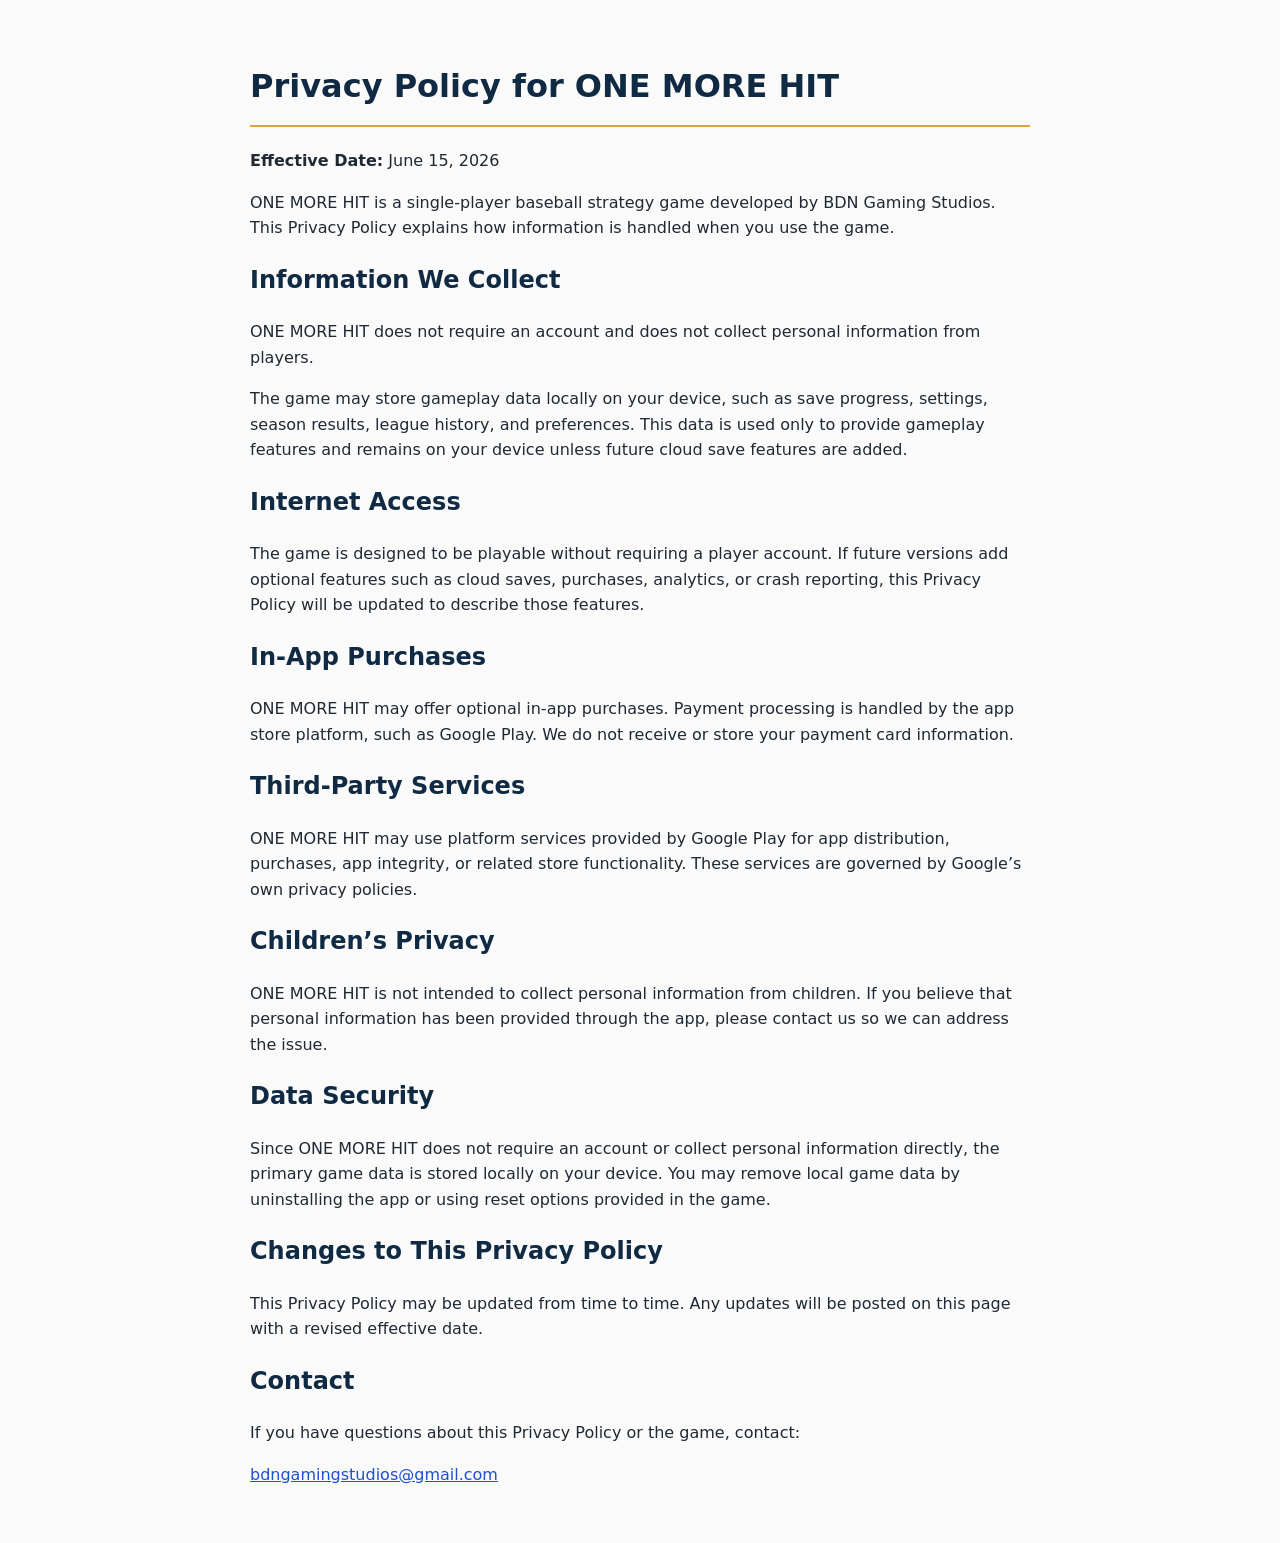
==== docs/onemorehit-privacy.html @ fb1c11d3 "one more hit privacy page" ====
<!DOCTYPE html>
<html lang="en">
<head>
  <meta charset="utf-8" />
  <meta name="viewport" content="width=device-width, initial-scale=1" />
  <title>ONE MORE HIT Privacy Policy</title>
  <style>
    body {
      font-family: system-ui, -apple-system, BlinkMacSystemFont, "Segoe UI", sans-serif;
      max-width: 780px;
      margin: 0 auto;
      padding: 40px 20px;
      line-height: 1.6;
      color: #1f2933;
      background: #fafafa;
    }
    h1, h2 {
      color: #102a43;
    }
    h1 {
      border-bottom: 2px solid #d9a441;
      padding-bottom: 12px;
    }
    a {
      color: #1d4ed8;
    }
  </style>
</head>
<body>
  <h1>Privacy Policy for ONE MORE HIT</h1>

  <p><strong>Effective Date:</strong> June 15, 2026</p>

  <p>
    ONE MORE HIT is a single-player baseball strategy game developed by
    BDN Gaming Studios. This Privacy Policy explains how information is handled
    when you use the game.
  </p>

  <h2>Information We Collect</h2>

  <p>
    ONE MORE HIT does not require an account and does not collect personal
    information from players.
  </p>

  <p>
    The game may store gameplay data locally on your device, such as save
    progress, settings, season results, league history, and preferences. This
    data is used only to provide gameplay features and remains on your device
    unless future cloud save features are added.
  </p>

  <h2>Internet Access</h2>

  <p>
    The game is designed to be playable without requiring a player account.
    If future versions add optional features such as cloud saves, purchases,
    analytics, or crash reporting, this Privacy Policy will be updated to
    describe those features.
  </p>

  <h2>In-App Purchases</h2>

  <p>
    ONE MORE HIT may offer optional in-app purchases. Payment processing is
    handled by the app store platform, such as Google Play. We do not receive
    or store your payment card information.
  </p>

  <h2>Third-Party Services</h2>

  <p>
    ONE MORE HIT may use platform services provided by Google Play for app
    distribution, purchases, app integrity, or related store functionality.
    These services are governed by Google’s own privacy policies.
  </p>

  <h2>Children’s Privacy</h2>

  <p>
    ONE MORE HIT is not intended to collect personal information from children.
    If you believe that personal information has been provided through the app,
    please contact us so we can address the issue.
  </p>

  <h2>Data Security</h2>

  <p>
    Since ONE MORE HIT does not require an account or collect personal
    information directly, the primary game data is stored locally on your
    device. You may remove local game data by uninstalling the app or using
    reset options provided in the game.
  </p>

  <h2>Changes to This Privacy Policy</h2>

  <p>
    This Privacy Policy may be updated from time to time. Any updates will be
    posted on this page with a revised effective date.
  </p>

  <h2>Contact</h2>

  <p>
    If you have questions about this Privacy Policy or the game, contact:
  </p>

  <p>
    <a href="mailto:bdngamingstudios@gmail.com">bdngamingstudios@gmail.com</a>
  </p>
</body>
</html>
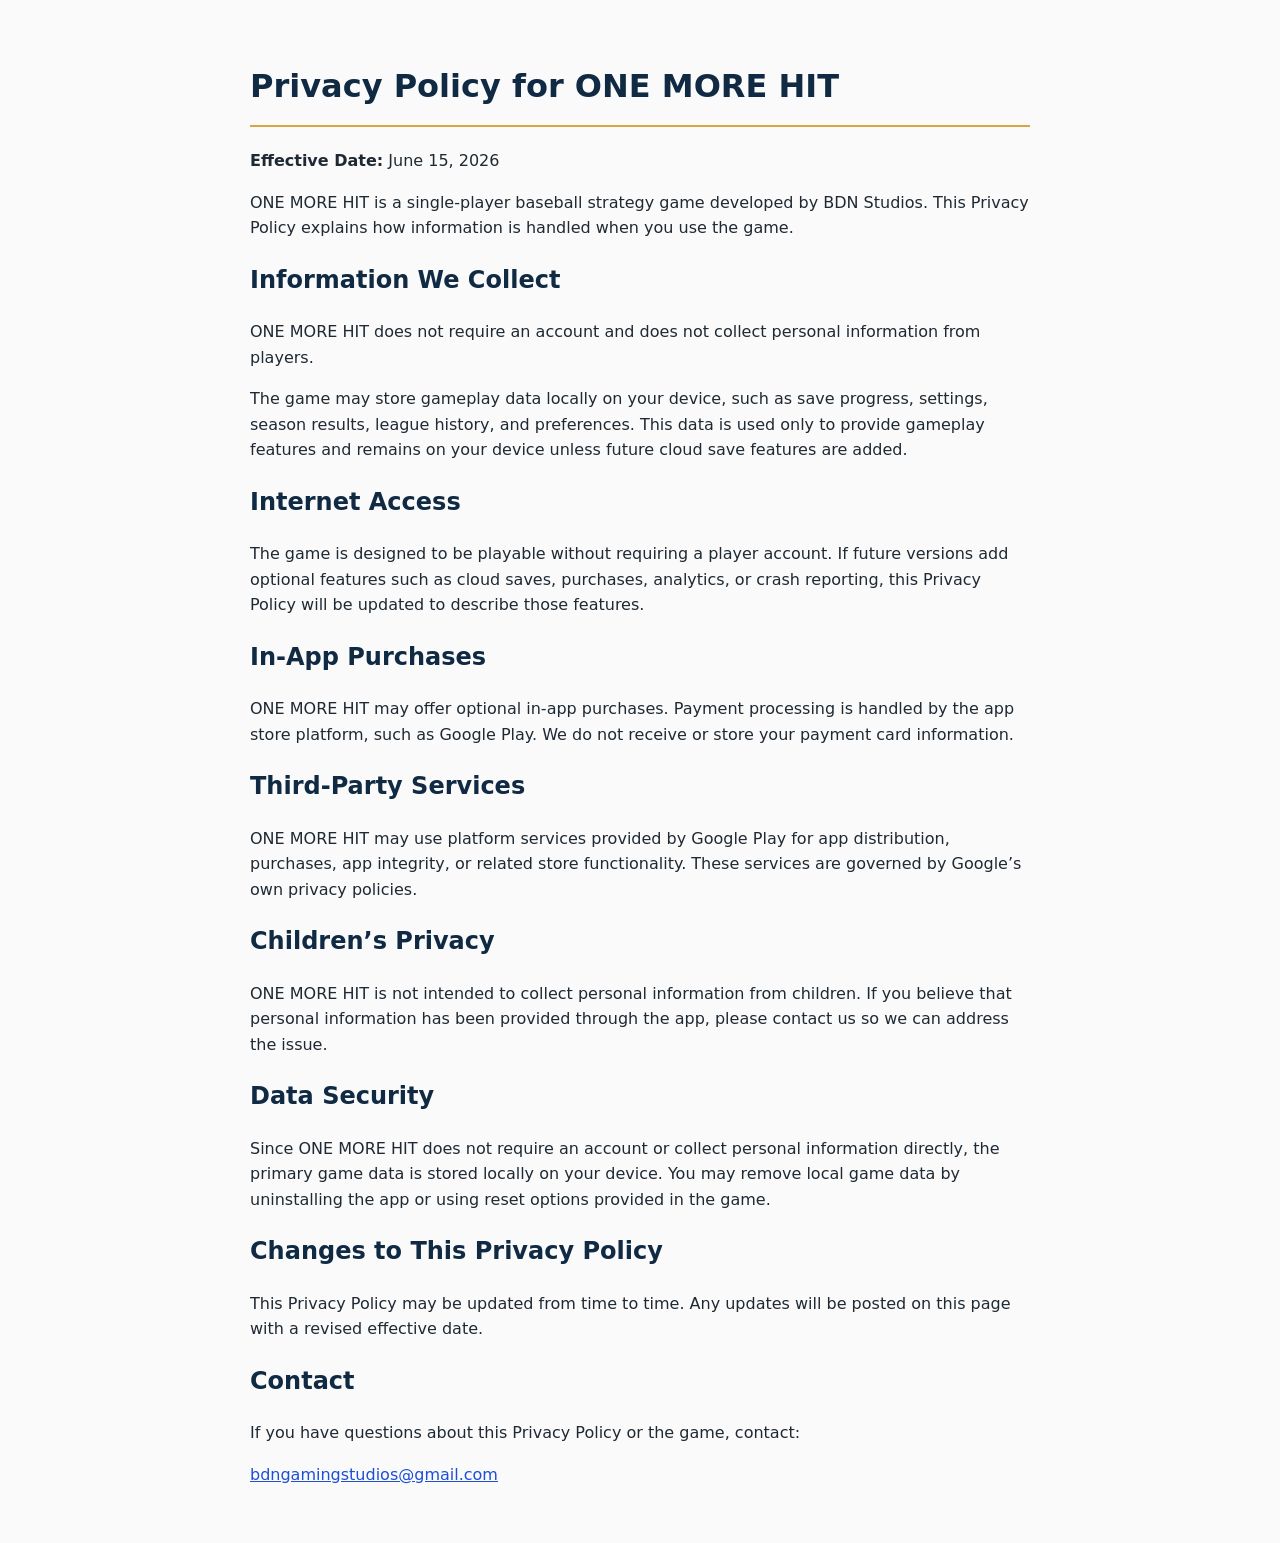
==== commit f404ac27: "adjusted company name" ====
--- a/docs/onemorehit-privacy.html
+++ b/docs/onemorehit-privacy.html
@@ -33,7 +33,7 @@
 
   <p>
     ONE MORE HIT is a single-player baseball strategy game developed by
-    BDN Gaming Studios. This Privacy Policy explains how information is handled
+    BDN Studios. This Privacy Policy explains how information is handled
     when you use the game.
   </p>
 
